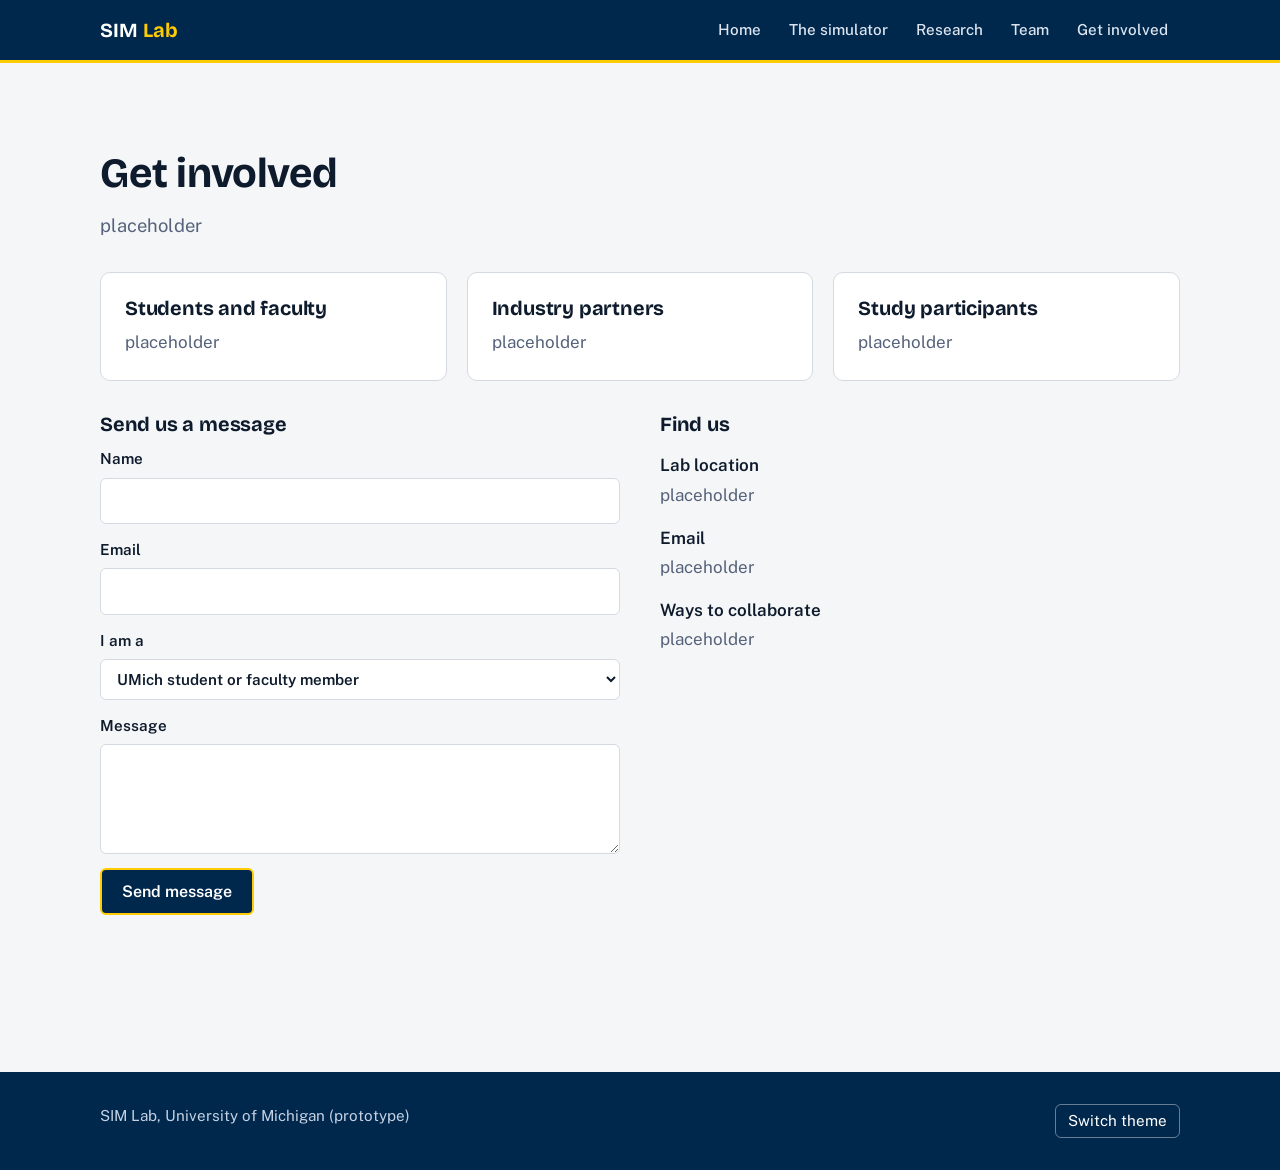
==== get-involved.html @ cd59c2b2 "Initial website commit" ====
<!DOCTYPE html>
<html lang="en">
<head>
  <meta charset="utf-8">
  <meta name="viewport" content="width=device-width, initial-scale=1, viewport-fit=cover">
  <title>SIM Lab | Get Involved</title>
  <link rel="preconnect" href="https://fonts.googleapis.com">
  <link rel="preconnect" href="https://fonts.gstatic.com" crossorigin>
  <link href="https://fonts.googleapis.com/css2?family=Bricolage+Grotesque:opsz,wght@12..96,500;12..96,700&family=Public+Sans:wght@400;500;600&display=swap" rel="stylesheet">
  <link rel="stylesheet" href="styles.css">
</head>
<body>
  <header class="nav">
    <div class="wrap">
      <a class="brand" href="index.html">SIM <span>Lab</span></a>
      <nav aria-label="Main">
        <a href="index.html">Home</a>
        <a href="simulator.html">The simulator</a>
        <a href="research.html">Research</a>
        <a href="team.html">Team</a>
        <a href="get-involved.html" class="active">Get involved</a>
      </nav>
    </div>
  </header>

  <main>
    <section class="block" aria-label="Get involved">
      <div class="wrap">
        <h2>Get involved</h2>
        <p class="lede">placeholder</p>

        <div class="grid g3">
          <article class="panel"><h3>Students and faculty</h3><p>placeholder</p></article>
          <article class="panel"><h3>Industry partners</h3><p>placeholder</p></article>
          <article class="panel"><h3>Study participants</h3><p>placeholder</p></article>
        </div>

        <div class="split">
          <div>
            <h3>Send us a message</h3>
            <form id="interest" novalidate>
              <label>Name <input name="name" autocomplete="name" required></label>
              <label>Email <input name="email" type="email" autocomplete="email" required></label>
              <label>I am a
                <select name="who">
                  <option>UMich student or faculty member</option>
                  <option>Industry partner</option>
                  <option>Potential study participant</option>
                  <option>Other</option>
                </select>
              </label>
              <label>Message <textarea name="msg"></textarea></label>
              <button class="btn" type="submit">Send message</button>
              <p id="formMsg" role="status"></p>
            </form>
          </div>
          <div>
            <h3>Find us</h3>
            <dl class="facts">
              <dt>Lab location</dt><dd>placeholder</dd>
              <dt>Email</dt><dd>placeholder</dd>
              <dt>Ways to collaborate</dt><dd>placeholder</dd>
            </dl>
          </div>
        </div>
      </div>
    </section>
  </main>

  <footer>
    <div class="wrap">
      <span>SIM Lab, University of Michigan (prototype)</span>
      <button id="theme" type="button">Switch theme</button>
    </div>
  </footer>

  <script src="script.js"></script>
</body>
</html>
---- styles.css ----
:root {
  --bg: #F5F6F8;
  --surface: #FFFFFF;
  --ink: #0E1B2C;
  --muted: #55627A;
  --line: #D5DAE2;
  --blue: #00274C;
  --maize: #FFCB05;
  --maize-ink: #1A1400;
  --link: #0A4A8F;
  --head: "Bricolage Grotesque", "Segoe UI", Helvetica, Arial, sans-serif;
  --body: "Public Sans", "Segoe UI", Helvetica, Arial, sans-serif;
  box-sizing: border-box;
  padding-top: env(safe-area-inset-top, 0px);
  padding-bottom: env(safe-area-inset-bottom, 0px);
}
@media (prefers-color-scheme: dark) {
  :root:not([data-theme="light"]) {
    --bg: #0A1422; --surface: #112038; --ink: #E7ECF3; --muted: #9AA8BF;
    --line: #243851; --link: #8DBBF0;
  }
}
:root[data-theme="dark"] {
  --bg: #0A1422; --surface: #112038; --ink: #E7ECF3; --muted: #9AA8BF;
  --line: #243851; --link: #8DBBF0;
}
*, *::before, *::after { box-sizing: border-box; }
html { height: 100%; scroll-behavior: smooth; scroll-padding-top: calc(env(safe-area-inset-top, 0px) + 64px); }
body { min-height: 100%; margin: 0; background: var(--bg); color: var(--ink); font: 400 1.0625rem/1.6 var(--body); }
a { color: var(--link); }
a:focus-visible, button:focus-visible, input:focus-visible, select:focus-visible, textarea:focus-visible {
  outline: 3px solid var(--maize); outline-offset: 2px;
}
h1, h2, h3 { font-family: var(--head); line-height: 1.1; margin: 0; letter-spacing: -0.01em; }
h2 { font-size: clamp(1.9rem, 4vw, 2.6rem); font-weight: 700; }
h3 { font-size: 1.25rem; font-weight: 700; }
p { margin: 0 0 1em; max-width: 68ch; }
.wrap { width: min(1080px, 100% - 40px); margin-inline: auto; }
section.block { padding: 88px 0 24px; }
.lede { color: var(--muted); font-size: 1.15rem; margin-top: 14px; }

/* nav */
header.nav {
  position: sticky; top: env(safe-area-inset-top, 0px); z-index: 20;
  background: var(--blue); color: #fff;
  border-bottom: 3px solid var(--maize);
}
header.nav .wrap { display: flex; align-items: center; justify-content: space-between; gap: 20px; min-height: 60px; }
.brand { font: 700 1.25rem var(--head); color: #fff; text-decoration: none; white-space: nowrap; }
.brand span { color: var(--maize); }
nav { display: flex; gap: 4px; overflow-x: auto; }
nav a { color: #DCE5F0; text-decoration: none; padding: 8px 12px; border-radius: 6px; font-weight: 500; font-size: .95rem; white-space: nowrap; }
nav a:hover { background: rgba(255,255,255,.1); color: #fff; }
nav a.active { background: var(--maize); color: var(--maize-ink); }

/* hero */
.hero { position: relative; overflow: hidden; background: linear-gradient(#050D1A 0%, #0B2244 55%, #1B3B69 100%); color: #fff; min-height: 620px; }
.hero .scene { position: absolute; inset: 0; perspective: 420px; perspective-origin: 50% 38%; }
.road {
  position: absolute; left: 50%; top: 38%; width: 900px; height: 1600px; margin-left: -450px;
  transform-origin: 50% 0; transform: rotateX(72deg);
  background:
    repeating-linear-gradient(to bottom, transparent 0 90px, rgba(255,203,5,.95) 90px 190px) center / 14px 100% no-repeat,
    linear-gradient(to right, transparent 0 4%, rgba(255,255,255,.85) 4% 5.2%, transparent 5.2% 94.8%, rgba(255,255,255,.85) 94.8% 96%, transparent 96%),
    #10141C;
  animation: drive 1.1s linear infinite;
}
@keyframes drive { from { background-position: center 0, 0 0, 0 0; } to { background-position: center 190px, 0 0, 0 0; } }
.hero::after { content: ""; position: absolute; inset: 0; background: linear-gradient(to bottom, rgba(5,13,26,.15), rgba(5,13,26,.55)); }
.hero .content { position: relative; z-index: 2; padding: 120px 0 90px; }
.hero h1 { font-size: clamp(2.6rem, 7vw, 5rem); font-weight: 700; max-width: 14ch; }
.hero p { font-size: 1.2rem; color: #DCE5F0; margin-top: 20px; max-width: 52ch; }
.btn { display: inline-block; padding: 12px 20px; border-radius: 6px; font: 600 1rem var(--body); text-decoration: none; border: 2px solid transparent; cursor: pointer; }
.btn.primary { background: var(--maize); color: var(--maize-ink); }
.btn.ghost { border-color: rgba(255,255,255,.6); color: #fff; }
.btn:hover { filter: brightness(1.08); }
.hero .actions { display: flex; flex-wrap: wrap; gap: 12px; margin-top: 28px; }
.placeholder-note { position: absolute; right: 16px; bottom: 12px; z-index: 3; font-size: .8rem; color: #B8C6DA; }
#pause { position: absolute; right: 16px; top: 16px; z-index: 3; background: rgba(0,0,0,.4); color: #fff; border: 1px solid rgba(255,255,255,.4); border-radius: 6px; padding: 6px 12px; cursor: pointer; font: 500 .85rem var(--body); }
.hero.paused .road { animation-play-state: paused; }
@media (prefers-reduced-motion: reduce) { .road { animation: none; } html { scroll-behavior: auto; } }

/* quick links */
.quick { background: var(--maize); color: var(--maize-ink); }
.quick .wrap { display: flex; flex-wrap: wrap; gap: 24px; align-items: center; justify-content: space-between; padding: 32px 0; }
.quick h2 { font-size: 1.6rem; }
.quick p { margin: 6px 0 0; }
.quick .links { display: flex; flex-wrap: wrap; gap: 10px; }
.quick .btn { background: var(--blue); color: #fff; }

/* mission */
.mission .wrap { padding: 72px 0 8px; }
.mission p { font-size: 1.25rem; max-width: 60ch; }

/* grids */
.grid { display: grid; gap: 20px; margin-top: 32px; }
.g2 { grid-template-columns: repeat(auto-fit, minmax(280px, 1fr)); }
.g3 { grid-template-columns: repeat(auto-fit, minmax(230px, 1fr)); }
.panel { background: var(--surface); border: 1px solid var(--line); border-radius: 10px; padding: 24px; }
.panel p { color: var(--muted); margin: 10px 0 0; }
.tag { display: inline-block; font-size: .85rem; color: var(--muted); border: 1px dashed var(--line); border-radius: 999px; padding: 2px 10px; margin-top: 12px; }
.media-ph { aspect-ratio: 16 / 9; border-radius: 8px; background: repeating-linear-gradient(135deg, var(--line) 0 10px, transparent 10px 20px), var(--surface); border: 1px solid var(--line); display: grid; place-items: center; color: var(--muted); font-size: .9rem; margin-bottom: 16px; }
.split { display: grid; grid-template-columns: 1fr 1fr; gap: 40px; margin-top: 32px; }
@media (max-width: 760px) { .split { grid-template-columns: 1fr; gap: 24px; } }
ul.data { columns: 2 220px; margin: 12px 0 0; padding-left: 1.1em; color: var(--muted); }
ul.data li { margin-bottom: 6px; break-inside: avoid; }

/* research */
.rows { margin-top: 24px; border-top: 1px solid var(--line); }
.row { display: grid; grid-template-columns: 110px 1fr; gap: 20px; padding: 20px 0; border-bottom: 1px solid var(--line); }
.row time { color: var(--muted); font-size: .95rem; padding-top: 3px; }
.row h3 { font-size: 1.1rem; }
.row p { margin: 6px 0 0; color: var(--muted); font-size: .98rem; }
@media (max-width: 560px) { .row { grid-template-columns: 1fr; gap: 4px; } }
.subhead { margin-top: 48px; font: 700 1.4rem var(--head); }

/* team */
.person { text-align: left; }
.avatar { width: 96px; height: 96px; border-radius: 50%; background: var(--line); margin-bottom: 14px; display: grid; place-items: center; color: var(--muted); font: 700 1.5rem var(--head); }
.person .role { color: var(--muted); font-size: .95rem; margin: 4px 0 8px; }
.person p { font-size: .95rem; margin: 0; }

/* form */
form { display: grid; gap: 14px; margin-top: 12px; }
label { font-weight: 600; font-size: .95rem; display: grid; gap: 6px; }
input, select, textarea { font: inherit; padding: 10px 12px; border: 1px solid var(--line); border-radius: 6px; background: var(--surface); color: var(--ink); width: 100%; }
textarea { min-height: 110px; resize: vertical; }
form .btn { background: var(--blue); color: #fff; justify-self: start; }
:root[data-theme="dark"] form .btn, :root:not([data-theme="light"]) form .btn { border-color: var(--maize); }
#formMsg { min-height: 1.5em; color: var(--muted); font-size: .95rem; margin: 0; }
.facts dt { font-weight: 600; margin-top: 16px; }
.facts dd { margin: 2px 0 0; color: var(--muted); }

footer { margin-top: 96px; background: var(--blue); color: #C5D2E4; padding: 32px 0; font-size: .95rem; }
footer .wrap { display: flex; flex-wrap: wrap; justify-content: space-between; gap: 12px; }
footer button { background: none; border: 1px solid rgba(255,255,255,.4); color: #fff; border-radius: 6px; padding: 4px 12px; cursor: pointer; font: inherit; }
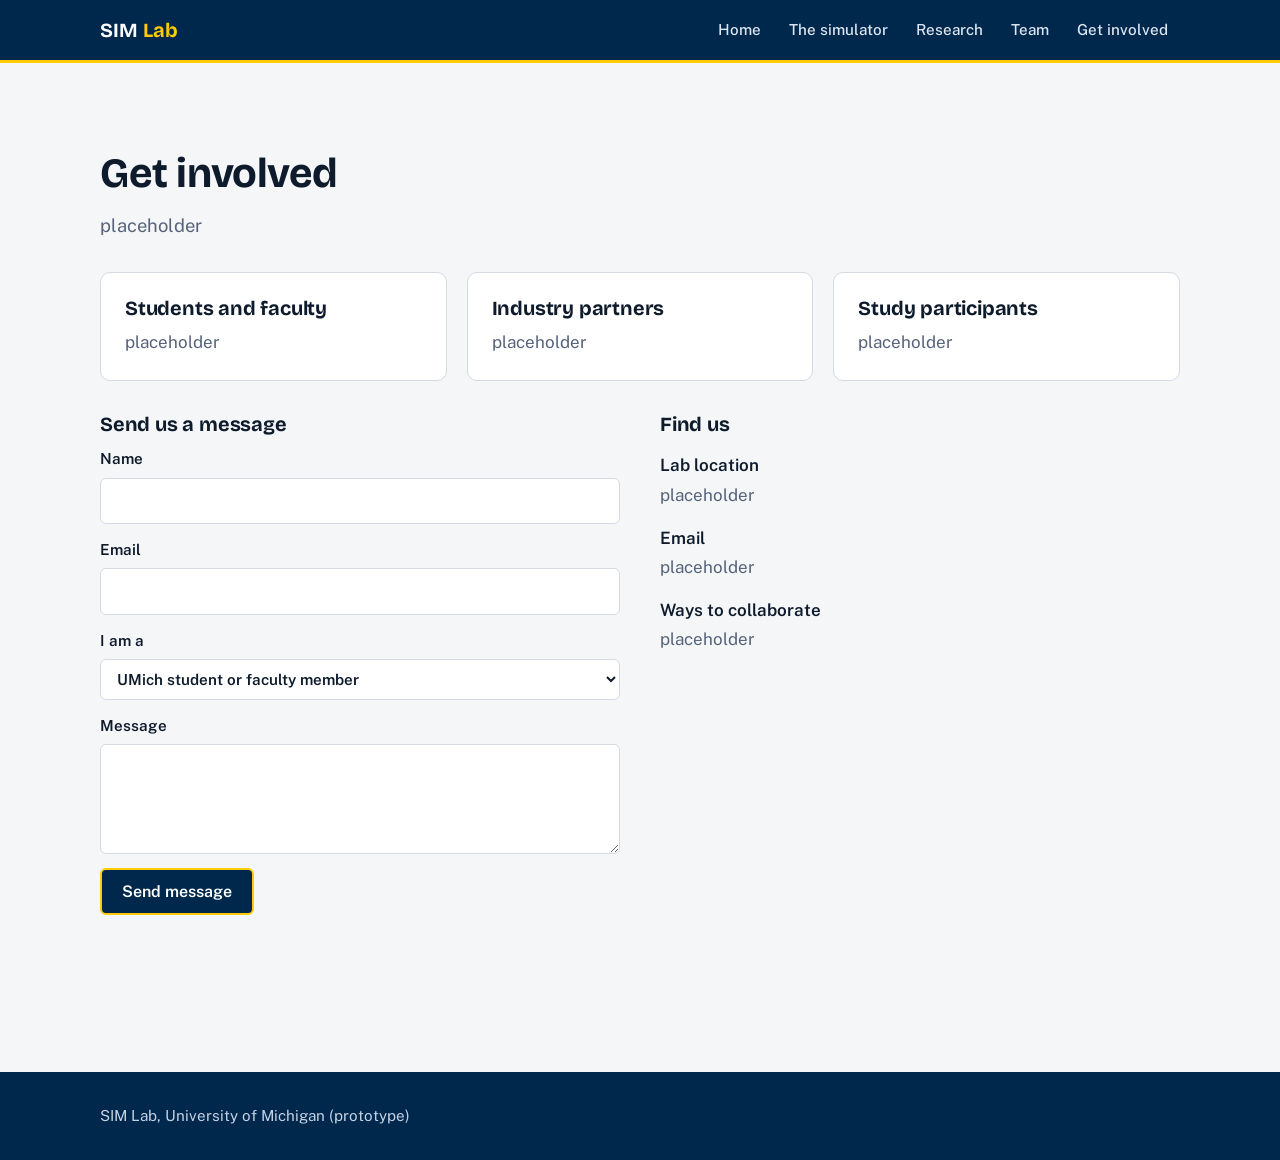
==== commit 5592b1e6: "style changes" ====
--- a/get-involved.html
+++ b/get-involved.html
@@ -70,7 +70,6 @@
   <footer>
     <div class="wrap">
       <span>SIM Lab, University of Michigan (prototype)</span>
-      <button id="theme" type="button">Switch theme</button>
     </div>
   </footer>
 
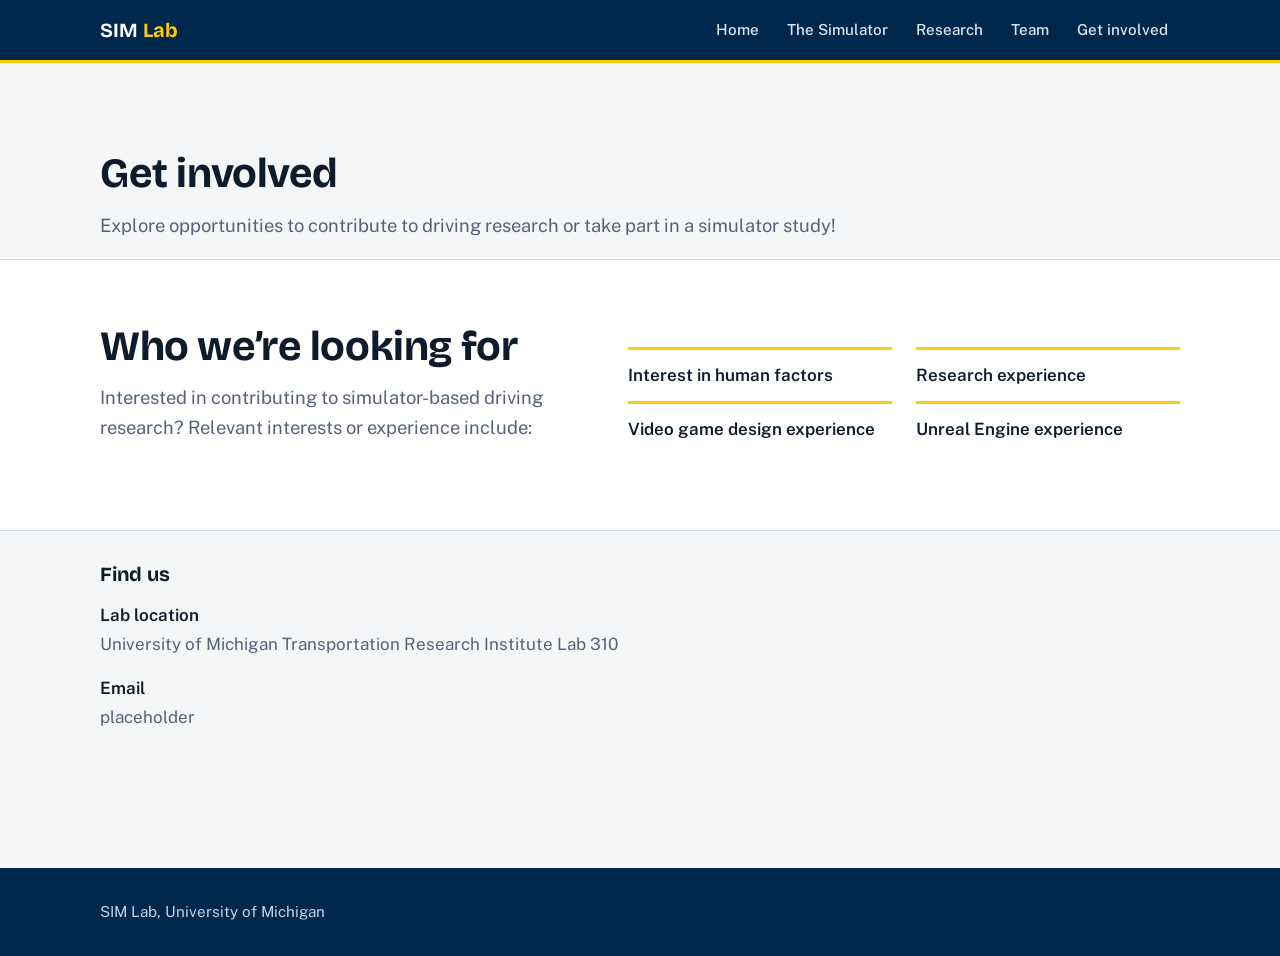
==== commit d34a9732: "Added details to website, waiting on videos and possible research publications" ====
--- a/get-involved.html
+++ b/get-involved.html
@@ -15,7 +15,7 @@
       <a class="brand" href="index.html">SIM <span>Lab</span></a>
       <nav aria-label="Main">
         <a href="index.html">Home</a>
-        <a href="simulator.html">The simulator</a>
+        <a href="simulator.html">The Simulator</a>
         <a href="research.html">Research</a>
         <a href="team.html">Team</a>
         <a href="get-involved.html" class="active">Get involved</a>
@@ -27,41 +27,31 @@
     <section class="block" aria-label="Get involved">
       <div class="wrap">
         <h2>Get involved</h2>
-        <p class="lede">placeholder</p>
+        <p class="lede">Explore opportunities to contribute to driving research or take part in a simulator study!</p>
+      </div>
 
-        <div class="grid g3">
-          <article class="panel"><h3>Students and faculty</h3><p>placeholder</p></article>
-          <article class="panel"><h3>Industry partners</h3><p>placeholder</p></article>
-          <article class="panel"><h3>Study participants</h3><p>placeholder</p></article>
+      <section class="recruit" aria-labelledby="recruit-heading">
+        <div class="wrap">
+          <div class="recruit-copy">
+            <h2 id="recruit-heading">Who we’re looking for</h2>
+            <p class="lede">Interested in contributing to simulator-based driving research? Relevant interests or experience include:</p>
+          </div>
+          <ul class="opportunity-list">
+            <li>Interest in human factors</li>
+            <li>Research experience</li>
+            <li>Video game design experience</li>
+            <li>Unreal Engine experience</li>
+          </ul>
         </div>
+      </section>
 
-        <div class="split">
-          <div>
-            <h3>Send us a message</h3>
-            <form id="interest" novalidate>
-              <label>Name <input name="name" autocomplete="name" required></label>
-              <label>Email <input name="email" type="email" autocomplete="email" required></label>
-              <label>I am a
-                <select name="who">
-                  <option>UMich student or faculty member</option>
-                  <option>Industry partner</option>
-                  <option>Potential study participant</option>
-                  <option>Other</option>
-                </select>
-              </label>
-              <label>Message <textarea name="msg"></textarea></label>
-              <button class="btn" type="submit">Send message</button>
-              <p id="formMsg" role="status"></p>
-            </form>
-          </div>
-          <div>
-            <h3>Find us</h3>
-            <dl class="facts">
-              <dt>Lab location</dt><dd>placeholder</dd>
-              <dt>Email</dt><dd>placeholder</dd>
-              <dt>Ways to collaborate</dt><dd>placeholder</dd>
-            </dl>
-          </div>
+      <div class="wrap">
+        <div class="contact-info">
+          <h3>Find us</h3>
+          <dl class="facts">
+            <dt>Lab location</dt><dd>University of Michigan Transportation Research Institute Lab 310</dd>
+            <dt>Email</dt><dd>placeholder</dd>
+          </dl>
         </div>
       </div>
     </section>
@@ -69,7 +59,7 @@
 
   <footer>
     <div class="wrap">
-      <span>SIM Lab, University of Michigan (prototype)</span>
+      <span>SIM Lab, University of Michigan</span>
     </div>
   </footer>
 
--- a/styles.css
+++ b/styles.css
@@ -54,25 +54,31 @@
 nav a.active { background: var(--maize); color: var(--maize-ink); }
 
 /* hero */
-.hero { position: relative; overflow: hidden; background: linear-gradient(#050D1A 0%, #0B2244 55%, #1B3B69 100%); color: #fff; min-height: 620px; }
+.hero { position: relative; overflow: hidden; background: linear-gradient(#050D1A 0%, #0B2244 55%, #1B3B69 100%); color: #fff; min-height: 476px; }
 .hero .scene { position: absolute; inset: 0; perspective: 420px; perspective-origin: 50% 38%; }
+.hero .scene::after {
+  content: ""; position: absolute; top: 20%; left: 0; right: 0; height: 1px;
+  background: linear-gradient(90deg, transparent, rgba(255,255,255,.45) 16%, rgba(255,203,5,.85) 50%, rgba(255,255,255,.45) 84%, transparent);
+  box-shadow: 0 0 10px rgba(255,203,5,.3);
+}
 .road {
-  position: absolute; left: 50%; top: 38%; width: 900px; height: 1600px; margin-left: -450px;
+  position: absolute; left: 50%; top: 20%; width: 900px; height: 1600px; margin-left: -450px;
   transform-origin: 50% 0; transform: rotateX(72deg);
   background:
-    repeating-linear-gradient(to bottom, transparent 0 90px, rgba(255,203,5,.95) 90px 190px) center / 14px 100% no-repeat,
+    repeating-linear-gradient(to bottom, transparent 0 90px, rgba(255,203,5,.42) 90px 190px) center / 14px 100% no-repeat,
     linear-gradient(to right, transparent 0 4%, rgba(255,255,255,.85) 4% 5.2%, transparent 5.2% 94.8%, rgba(255,255,255,.85) 94.8% 96%, transparent 96%),
     #10141C;
   animation: drive 1.1s linear infinite;
 }
 @keyframes drive { from { background-position: center 0, 0 0, 0 0; } to { background-position: center 190px, 0 0, 0 0; } }
 .hero::after { content: ""; position: absolute; inset: 0; background: linear-gradient(to bottom, rgba(5,13,26,.15), rgba(5,13,26,.55)); }
-.hero .content { position: relative; z-index: 2; padding: 120px 0 90px; }
+.hero .content { position: relative; z-index: 2; padding: 40px 0; }
+.hero .hero-kicker { color: var(--maize); font-size: .95rem; font-weight: 600; margin: 0 0 16px; }
 .hero h1 { font-size: clamp(2.6rem, 7vw, 5rem); font-weight: 700; max-width: 14ch; }
 .hero p { font-size: 1.2rem; color: #DCE5F0; margin-top: 20px; max-width: 52ch; }
 .btn { display: inline-block; padding: 12px 20px; border-radius: 6px; font: 600 1rem var(--body); text-decoration: none; border: 2px solid transparent; cursor: pointer; }
 .btn.primary { background: var(--maize); color: var(--maize-ink); }
-.btn.ghost { border-color: rgba(255,255,255,.6); color: #fff; }
+.btn.ghost { background: rgba(5,13,26,.9); border-color: rgba(255,255,255,.6); color: #fff; }
 .btn:hover { filter: brightness(1.08); }
 .hero .actions { display: flex; flex-wrap: wrap; gap: 12px; margin-top: 28px; }
 .placeholder-note { position: absolute; right: 16px; bottom: 12px; z-index: 3; font-size: .8rem; color: #B8C6DA; }
@@ -88,14 +94,42 @@
 .quick .links { display: flex; flex-wrap: wrap; gap: 10px; }
 .quick .btn { background: var(--blue); color: #fff; }
 
-/* mission */
-.mission .wrap { padding: 72px 0 8px; }
-.mission p { font-size: 1.25rem; max-width: 60ch; }
+/* research opportunities */
+.recruit { background: var(--surface); border-block: 1px solid var(--line); }
+.recruit .wrap {
+  display: grid; grid-template-columns: minmax(0, 1fr) minmax(0, 1.15fr);
+  align-items: center; gap: 48px; padding-block: 64px;
+}
+.recruit .lede { margin-bottom: 24px; }
+.recruit .btn { background: var(--blue); color: #fff; }
+.opportunity-list {
+  display: grid; grid-template-columns: repeat(2, minmax(0, 1fr)); gap: 12px 24px;
+  list-style: none; margin: 0; padding: 0;
+}
+.opportunity-list li { border-top: 3px solid var(--maize); padding-top: 12px; font-weight: 600; }
+@media (max-width: 760px) {
+  .hero { min-height: 408px; }
+  .hero .scene::after { top: 20%; }
+  .hero .road { top: 20%; }
+  .hero .content { padding: 32px 0; }
+  .hero .hero-kicker { font-size: .82rem; margin-bottom: 12px; }
+  .hero h1 { font-size: 2.3rem; }
+  .hero p { font-size: 1.05rem; margin-top: 14px; }
+  .hero .actions { margin-top: 20px; }
+  .mission .wrap { padding: 36px 0 16px; }
+  .mission p { font-size: 1.1rem; }
+  .recruit .wrap { grid-template-columns: 1fr; gap: 28px; padding-block: 48px; }
+}
+@media (max-width: 480px) {
+  .opportunity-list { grid-template-columns: 1fr; }
+}
 
 /* grids */
 .grid { display: grid; gap: 20px; margin-top: 32px; }
 .g2 { grid-template-columns: repeat(auto-fit, minmax(280px, 1fr)); }
 .g3 { grid-template-columns: repeat(auto-fit, minmax(230px, 1fr)); }
+.investigator-grid { width: min(100%, 220px); grid-template-columns: minmax(0, 1fr); }
+.student-grid { grid-template-columns: repeat(auto-fill, minmax(min(100%, 220px), 220px)); }
 .panel { background: var(--surface); border: 1px solid var(--line); border-radius: 10px; padding: 24px; }
 .panel p { color: var(--muted); margin: 10px 0 0; }
 .tag { display: inline-block; font-size: .85rem; color: var(--muted); border: 1px dashed var(--line); border-radius: 999px; padding: 2px 10px; margin-top: 12px; }
@@ -116,7 +150,11 @@
 
 /* team */
 .person { text-align: left; }
+.investigator-grid .person { text-align: center; }
+.student-grid .person { text-align: center; }
 .avatar { width: 96px; height: 96px; border-radius: 50%; background: var(--line); margin-bottom: 14px; display: grid; place-items: center; color: var(--muted); font: 700 1.5rem var(--head); }
+.investigator-grid .avatar { margin-inline: auto; }
+.student-grid .avatar { margin-inline: auto; }
 .person .role { color: var(--muted); font-size: .95rem; margin: 4px 0 8px; }
 .person p { font-size: .95rem; margin: 0; }
 
@@ -130,6 +168,7 @@
 #formMsg { min-height: 1.5em; color: var(--muted); font-size: .95rem; margin: 0; }
 .facts dt { font-weight: 600; margin-top: 16px; }
 .facts dd { margin: 2px 0 0; color: var(--muted); }
+.contact-info { margin-top: 32px; }
 
 footer { margin-top: 96px; background: var(--blue); color: #C5D2E4; padding: 32px 0; font-size: .95rem; }
 footer .wrap { display: flex; flex-wrap: wrap; justify-content: space-between; gap: 12px; }
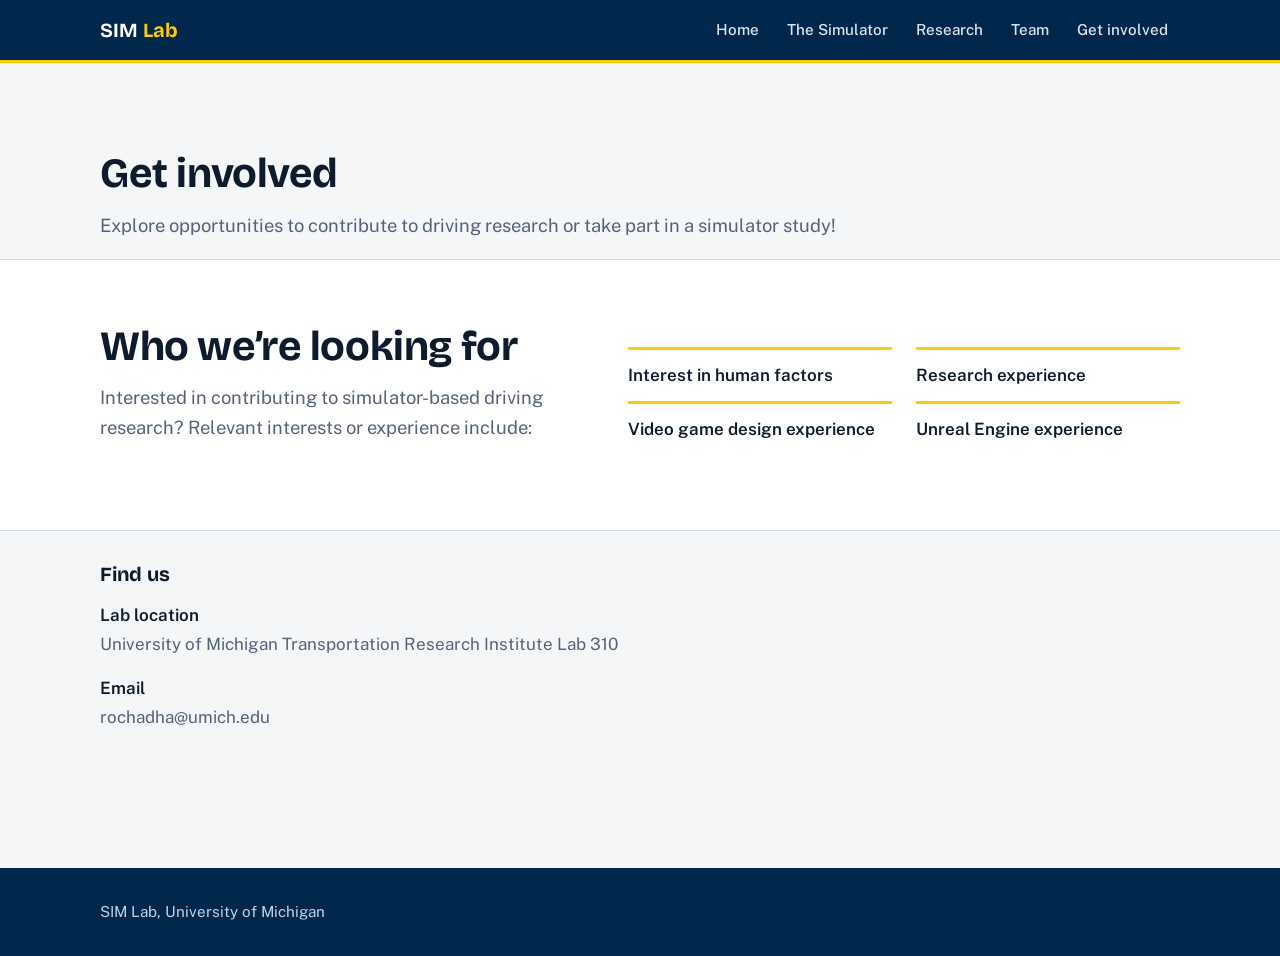
==== commit 397e2c6e: "publications added" ====
--- a/get-involved.html
+++ b/get-involved.html
@@ -50,7 +50,7 @@
           <h3>Find us</h3>
           <dl class="facts">
             <dt>Lab location</dt><dd>University of Michigan Transportation Research Institute Lab 310</dd>
-            <dt>Email</dt><dd>placeholder</dd>
+            <dt>Email</dt><dd>rochadha@umich.edu</dd>
           </dl>
         </div>
       </div>
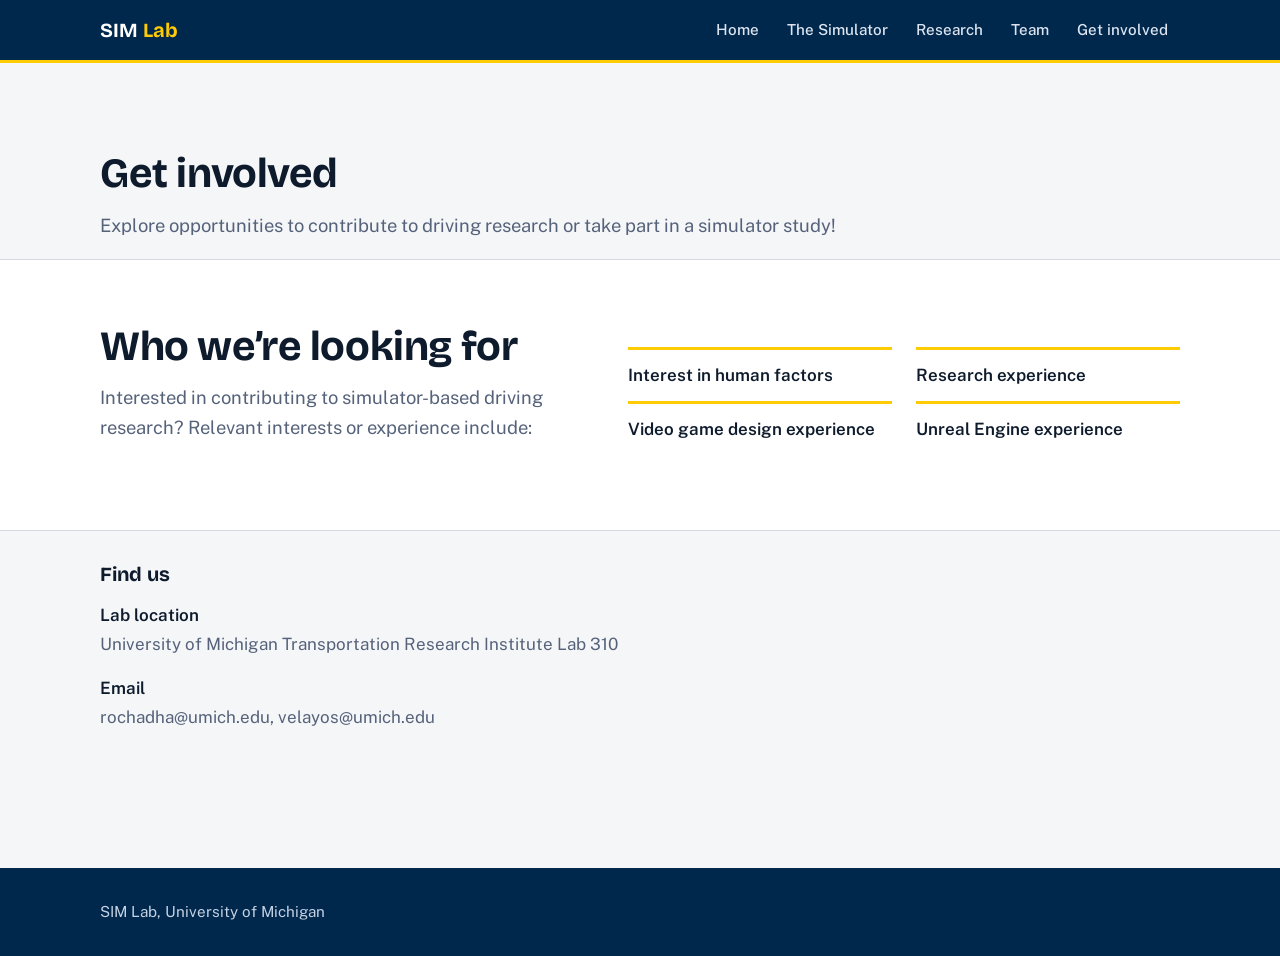
==== commit 1b6716ef: "couple write ups" ====
--- a/get-involved.html
+++ b/get-involved.html
@@ -50,7 +50,7 @@
           <h3>Find us</h3>
           <dl class="facts">
             <dt>Lab location</dt><dd>University of Michigan Transportation Research Institute Lab 310</dd>
-            <dt>Email</dt><dd>rochadha@umich.edu</dd>
+            <dt>Email</dt><dd>rochadha@umich.edu, velayos@umich.edu</dd>
           </dl>
         </div>
       </div>
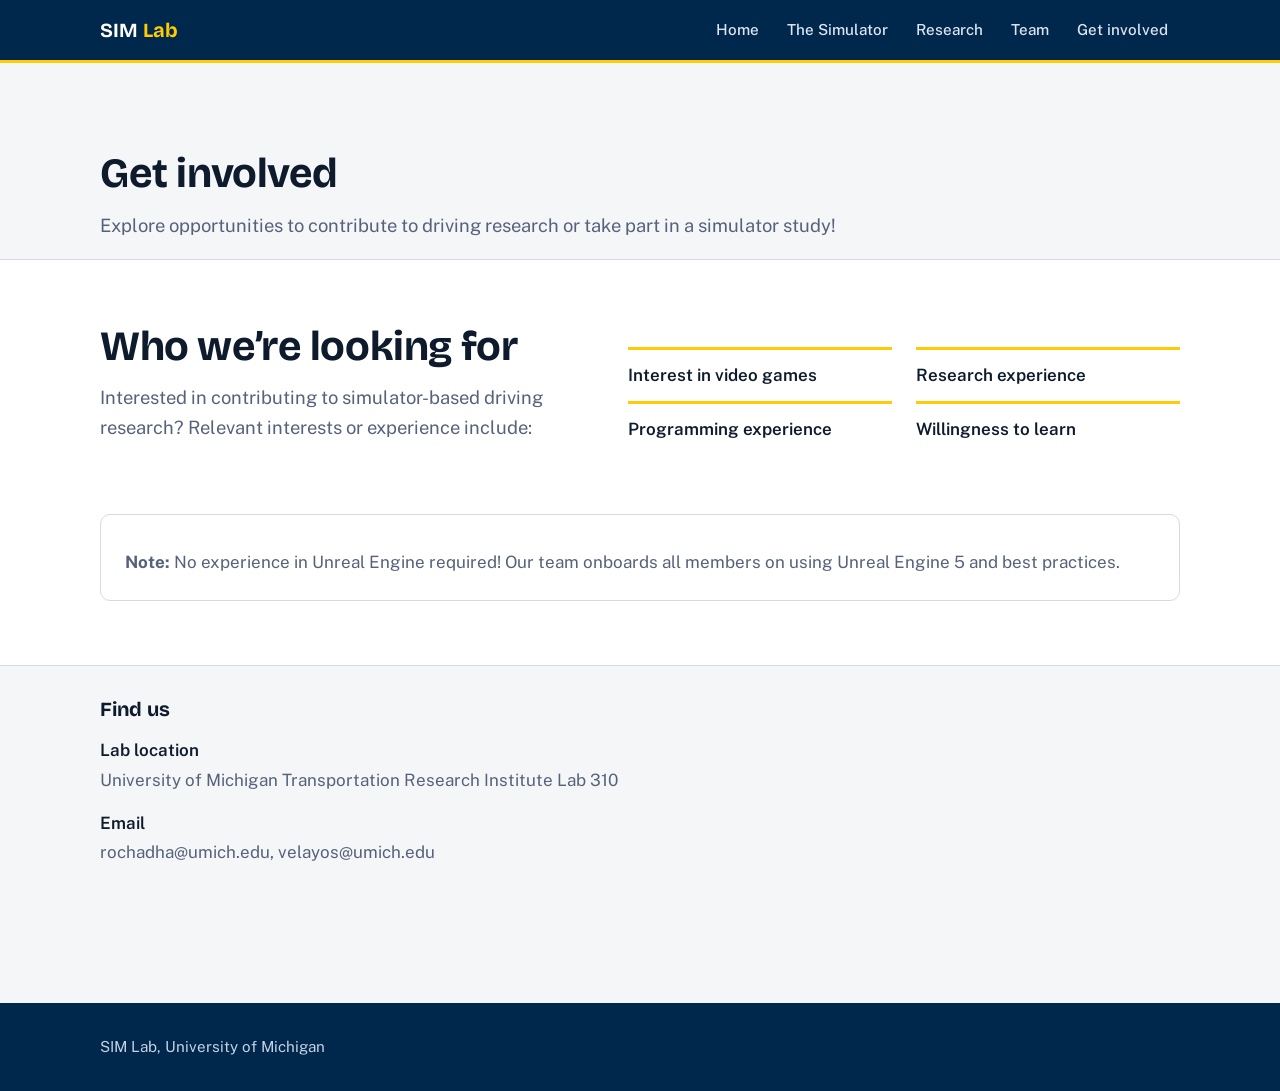
==== commit 03187da6: "minor fixes to get involved page" ====
--- a/get-involved.html
+++ b/get-involved.html
@@ -37,11 +37,14 @@
             <p class="lede">Interested in contributing to simulator-based driving research? Relevant interests or experience include:</p>
           </div>
           <ul class="opportunity-list">
-            <li>Interest in human factors</li>
+            <li>Interest in video games</li>
             <li>Research experience</li>
-            <li>Video game design experience</li>
-            <li>Unreal Engine experience</li>
+            <li>Programming experience</li>
+            <li>Willingness to learn </li>
           </ul>
+          <div class="panel recruit-note">
+            <p><strong>Note:</strong> No experience in Unreal Engine required! Our team onboards all members on using Unreal Engine 5 and best practices.</p>
+          </div>
         </div>
       </section>
 
--- a/styles.css
+++ b/styles.css
@@ -107,6 +107,8 @@
   list-style: none; margin: 0; padding: 0;
 }
 .opportunity-list li { border-top: 3px solid var(--maize); padding-top: 12px; font-weight: 600; }
+.recruit-note { grid-column: 1 / -1; background: var(--maize); color: var(--maize-ink); border-color: var(--maize); }
+.recruit-note p { margin: 0; max-width: none; }
 @media (max-width: 760px) {
   .hero { min-height: 408px; }
   .hero .scene::after { top: 20%; }
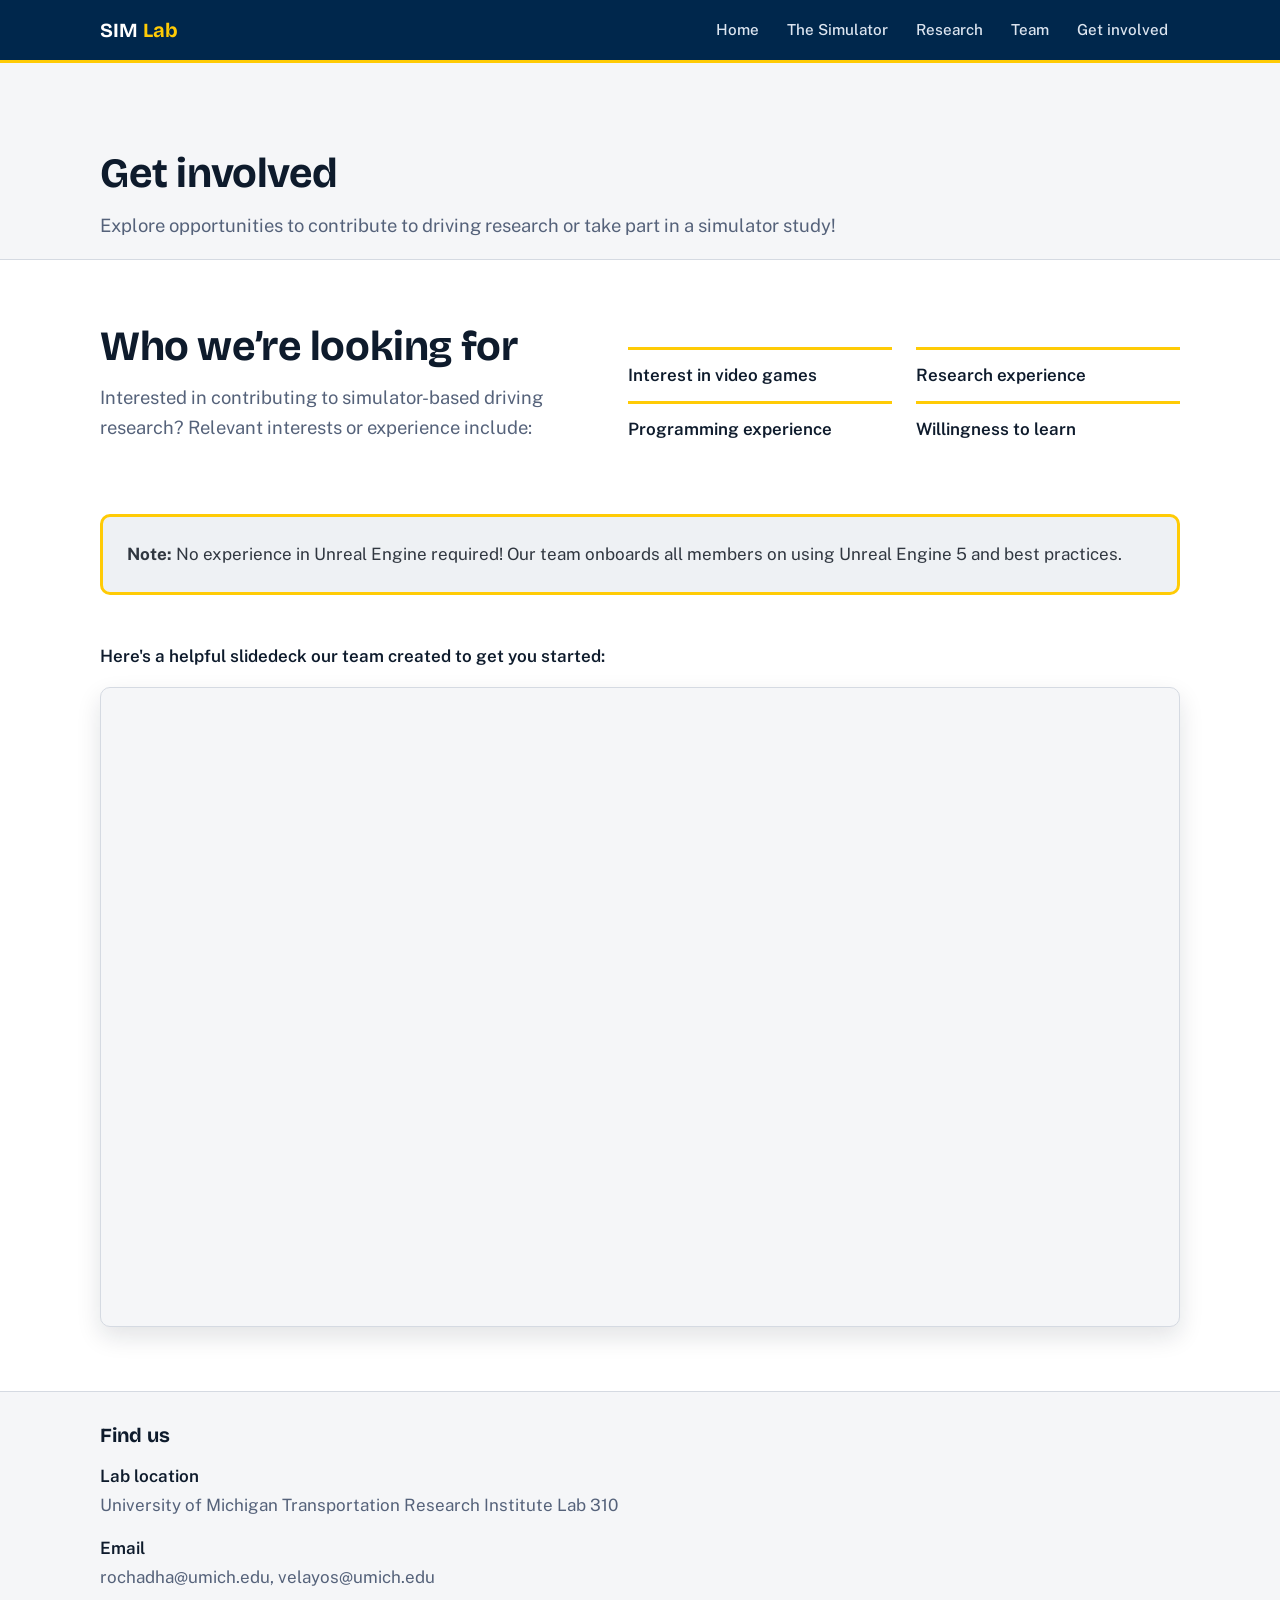
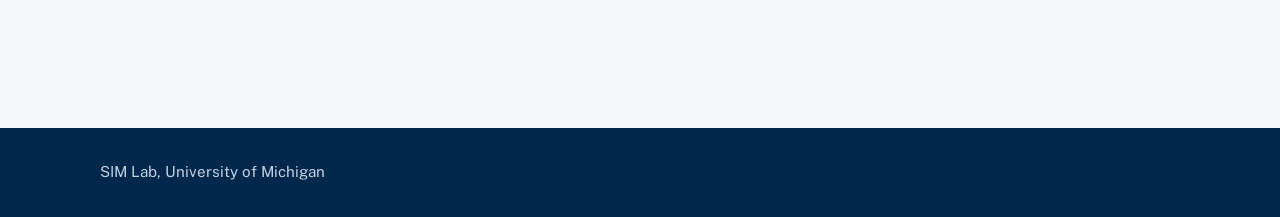
==== commit 06799f9e: "Embedded ue5 tutorial slide" ====
--- a/get-involved.html
+++ b/get-involved.html
@@ -45,6 +45,12 @@
           <div class="panel recruit-note">
             <p><strong>Note:</strong> No experience in Unreal Engine required! Our team onboards all members on using Unreal Engine 5 and best practices.</p>
           </div>
+          <div class="recruit-deck">
+            <p class="recruit-deck-intro">Here's a helpful slidedeck our team created to get you started:</p>
+            <div class="slide-frame">
+              <iframe src="https://docs.google.com/presentation/d/e/2PACX-1vS91T6WlbjaStH8ehRl9ACgTei8wuR2yJPeFG9gudlS20Rt_fXsklgSHYsdWoi5bKkCK_Mm4TkYkjFy/pubembed?start=true&amp;loop=true&amp;delayms=5000" title="Helpful SIM Lab introductory slidedeck" frameborder="0" allowfullscreen="true" mozallowfullscreen="true" webkitallowfullscreen="true"></iframe>
+            </div>
+          </div>
         </div>
       </section>
 
--- a/styles.css
+++ b/styles.css
@@ -107,8 +107,18 @@
   list-style: none; margin: 0; padding: 0;
 }
 .opportunity-list li { border-top: 3px solid var(--maize); padding-top: 12px; font-weight: 600; }
-.recruit-note { grid-column: 1 / -1; background: var(--maize); color: var(--maize-ink); border-color: var(--maize); }
-.recruit-note p { margin: 0; max-width: none; }
+.recruit-note.panel { grid-column: 1 / -1; background: #EEF1F4; color: #303740; border: 3px solid var(--maize); }
+.recruit-note.panel p { margin: 0; max-width: none; color: #303740; }
+.recruit-deck { grid-column: 1 / -1; }
+.recruit-deck-intro { margin: 0 0 16px; font-weight: 600; }
+.slide-frame { overflow: hidden; aspect-ratio: 960 / 569; border: 1px solid var(--line); border-radius: 10px; background: var(--bg); box-shadow: 0 10px 24px rgba(14,27,44,.12); }
+.slide-frame iframe { display: block; width: 100%; height: 100%; border: 0; }
+@media (prefers-color-scheme: dark) {
+  :root:not([data-theme="light"]) .recruit-note.panel { background: #273342; color: #FFFFFF; }
+  :root:not([data-theme="light"]) .recruit-note.panel p { color: #FFFFFF; }
+}
+:root[data-theme="dark"] .recruit-note.panel { background: #273342; color: #FFFFFF; }
+:root[data-theme="dark"] .recruit-note.panel p { color: #FFFFFF; }
 @media (max-width: 760px) {
   .hero { min-height: 408px; }
   .hero .scene::after { top: 20%; }
